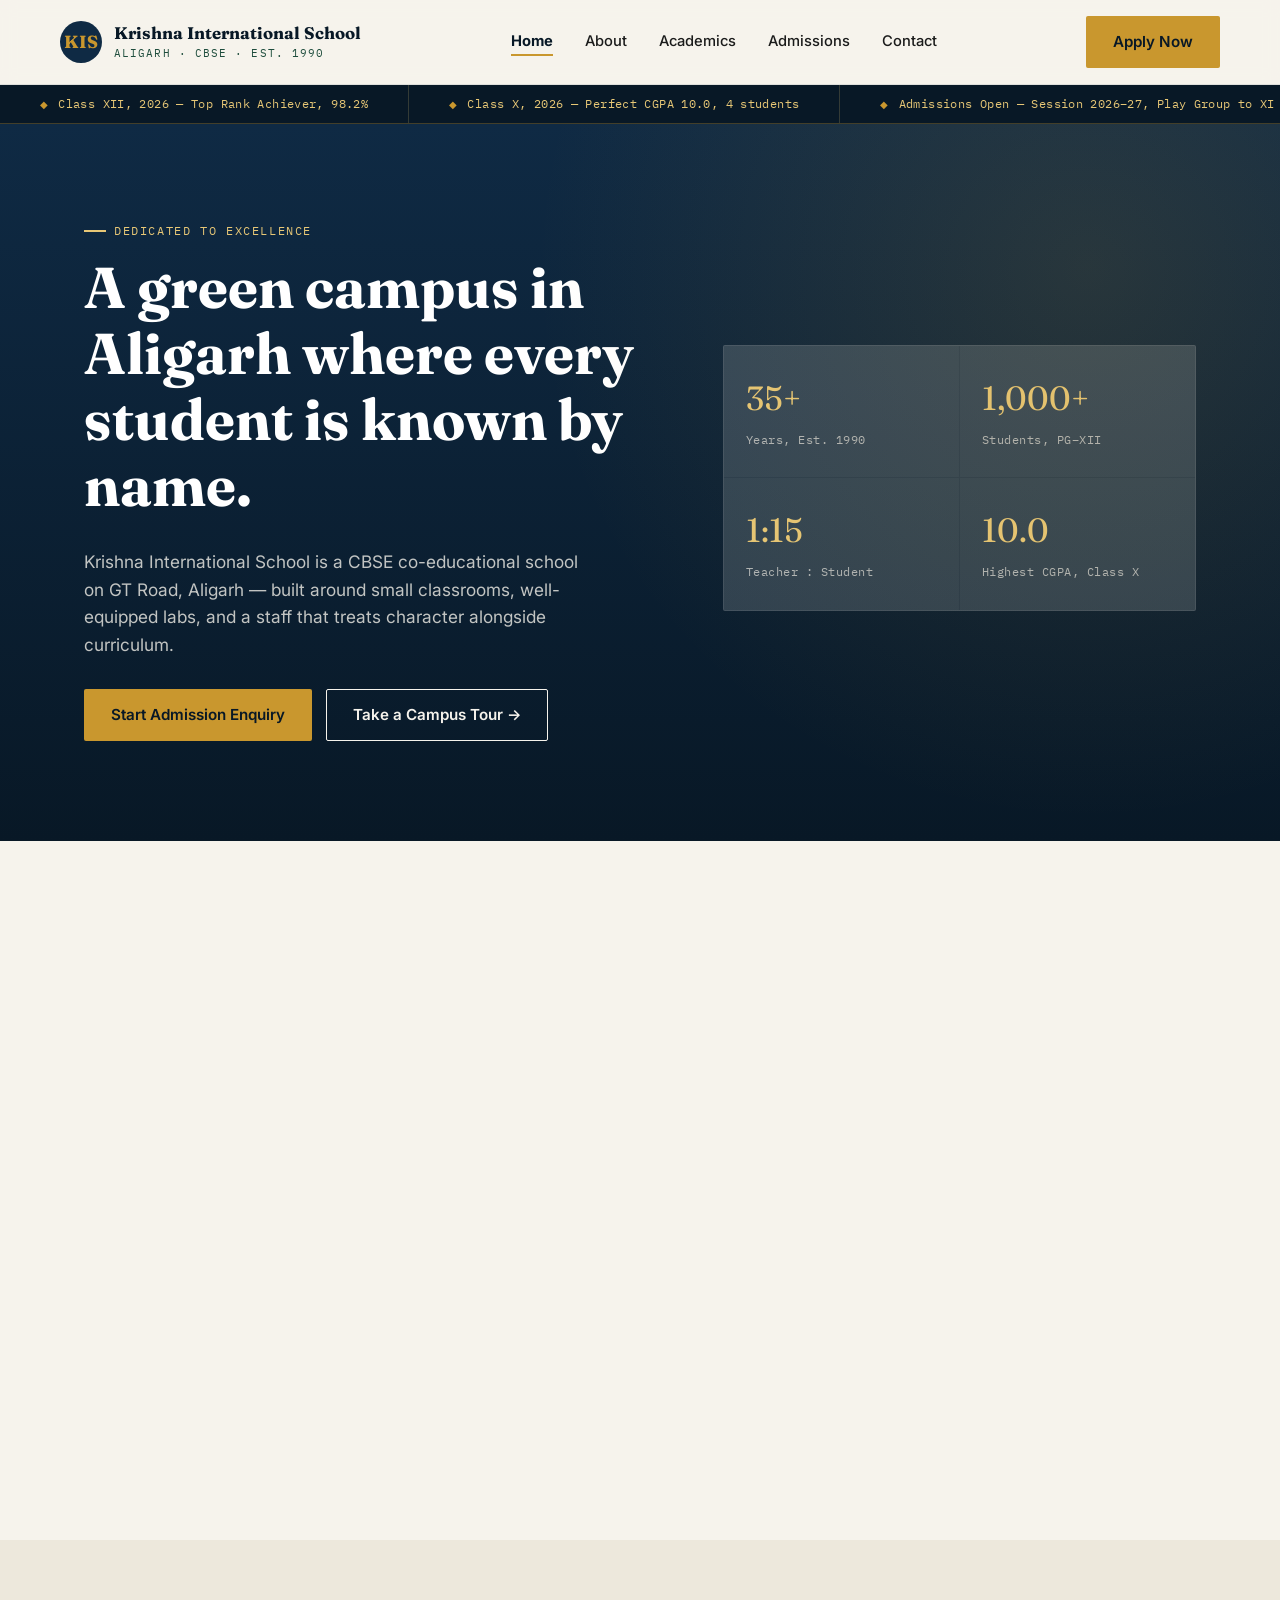
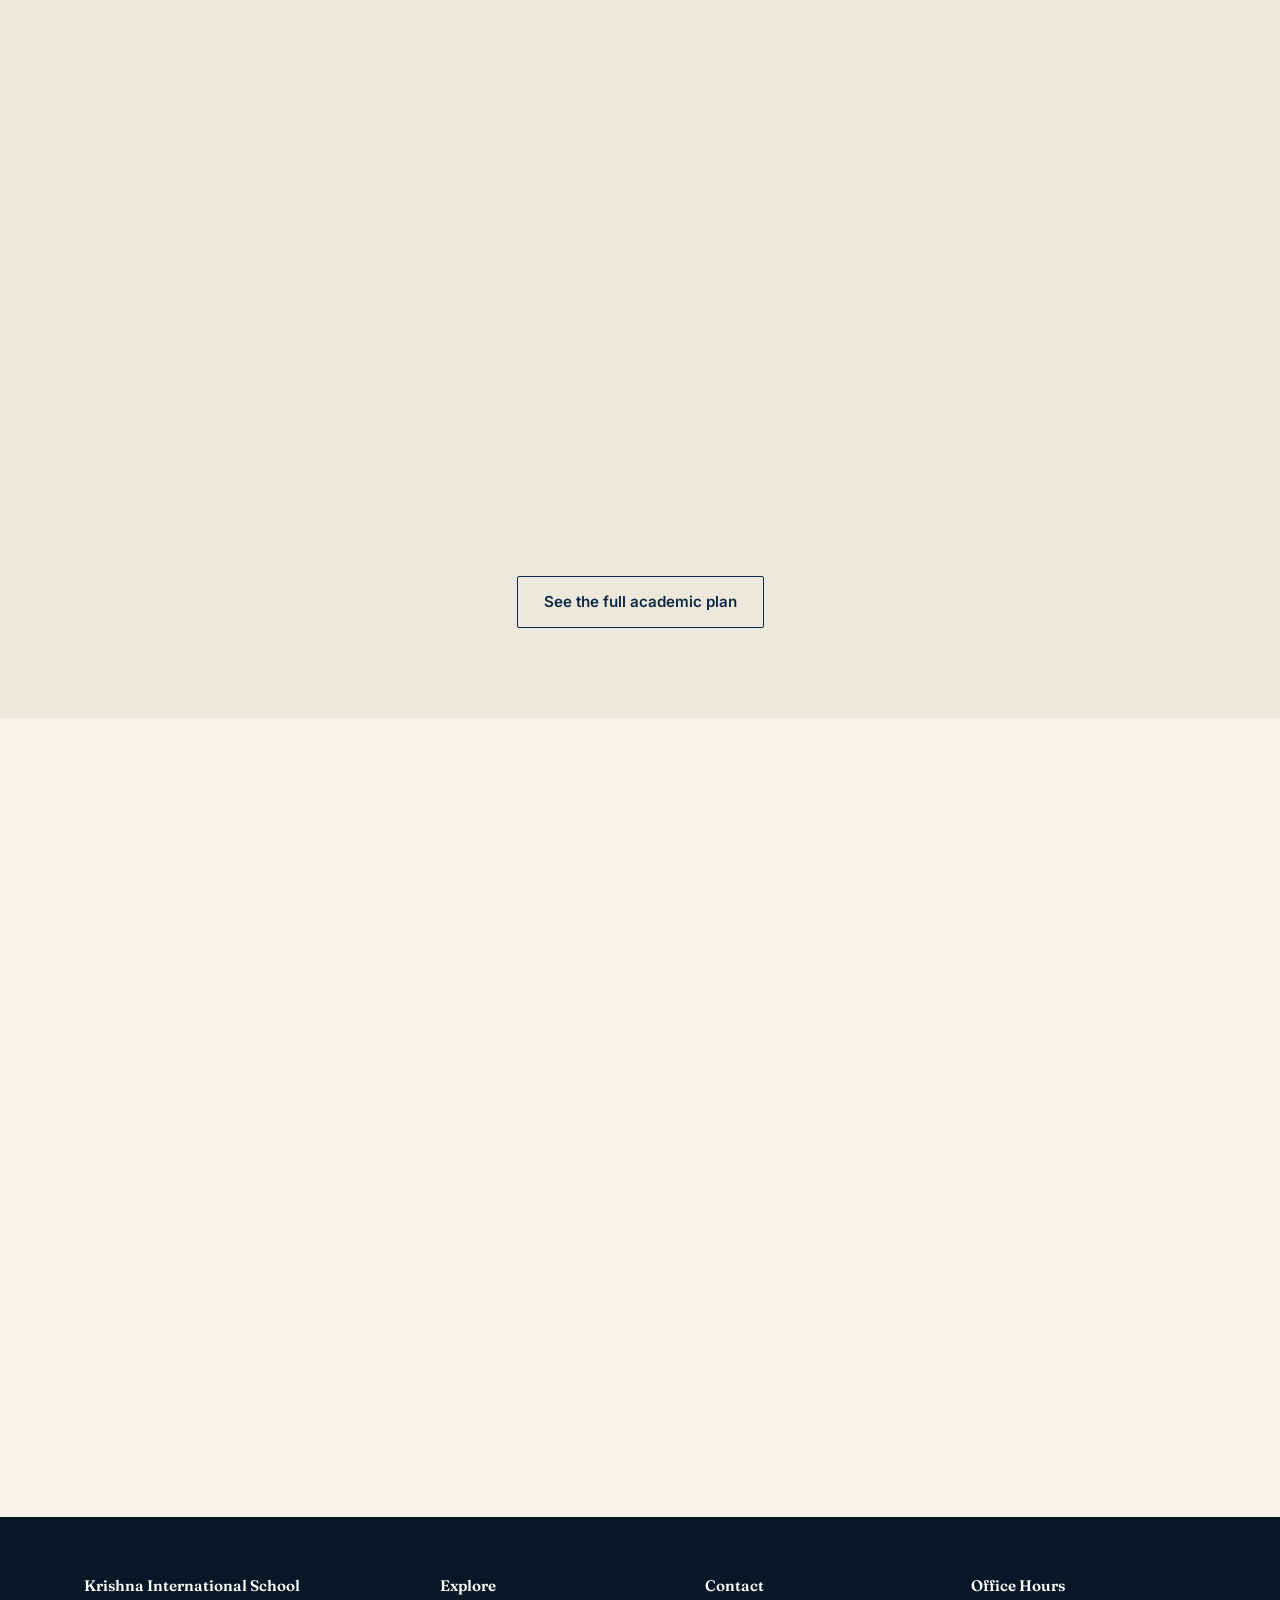
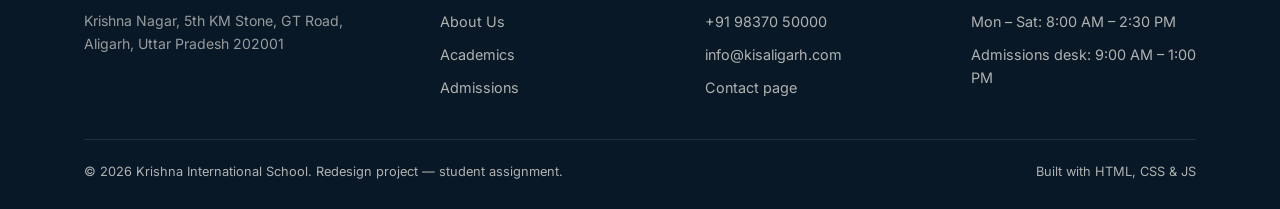
==== index.html @ b116e565 "Initial project setup and base styling" ====
<!DOCTYPE html>
<html lang="en">
<head>
<meta charset="UTF-8" />
<meta name="viewport" content="width=device-width, initial-scale=1.0" />
<title>Krishna International School, Aligarh — Dedicated to Excellence</title>
<meta name="description" content="Krishna International School (K.I.S.), Aligarh — CBSE co-educational school from Pre-Group to Class XII, set on a green campus with modern academic and co-curricular programs." />
<link rel="preconnect" href="https://fonts.googleapis.com">
<link href="https://fonts.googleapis.com/css2?family=Fraunces:wght@500;600;700&family=Inter:wght@400;500;600;700&family=IBM+Plex+Mono:wght@400;500&display=swap" rel="stylesheet">
<link rel="stylesheet" href="css/style.css" />
</head>
<body>

<header class="site-header">
  <div class="container header-inner">
    <a href="index.html" class="brand">
      <span class="brand-mark">KIS</span>
      <span class="brand-text">
        <strong>Krishna International School</strong>
        <span>Aligarh · CBSE · Est. 1990</span>
      </span>
    </a>
    <nav>
      <ul class="nav-links">
        <li><a href="index.html" class="active">Home</a></li>
        <li><a href="about.html">About</a></li>
        <li><a href="academics.html">Academics</a></li>
        <li><a href="admissions.html">Admissions</a></li>
        <li><a href="contact.html">Contact</a></li>
      </ul>
    </nav>
    <div class="nav-cta">
      <a href="admissions.html" class="btn btn-primary">Apply Now</a>
      <button class="nav-toggle" aria-label="Toggle menu" aria-expanded="false">
        <span></span><span></span><span></span>
      </button>
    </div>
  </div>
</header>

<div class="ticker" aria-label="Recent achievements">
  <div class="ticker-track">
    <span class="ticker-item">Class XII, 2026 — Top Rank Achiever, 98.2%</span>
    <span class="ticker-item">Class X, 2026 — Perfect CGPA 10.0, 4 students</span>
    <span class="ticker-item">Admissions Open — Session 2026–27, Play Group to XI</span>
    <span class="ticker-item">Inter-School Science Olympiad — 1st Place</span>
    <span class="ticker-item">Annual Day 2026 — 15 December</span>
  </div>
</div>

<!-- HERO -->
<section class="hero">
  <div class="container hero-grid">
    <div class="reveal in-view">
      <span class="eyebrow">Dedicated to Excellence</span>
      <h1>A green campus in Aligarh where every student is known by name.</h1>
      <p class="lead">Krishna International School is a CBSE co-educational school on GT Road, Aligarh — built around small classrooms, well-equipped labs, and a staff that treats character alongside curriculum.</p>
      <div class="hero-actions">
        <a href="admissions.html" class="btn btn-primary">Start Admission Enquiry</a>
        <a href="about.html" class="btn btn-outline">Take a Campus Tour →</a>
      </div>
    </div>
    <div class="hero-stats reveal in-view">
      <div class="stat"><span class="num">35+</span><span class="label">Years, Est. 1990</span></div>
      <div class="stat"><span class="num">1,000+</span><span class="label">Students, PG–XII</span></div>
      <div class="stat"><span class="num">1:15</span><span class="label">Teacher : Student</span></div>
      <div class="stat"><span class="num">10.0</span><span class="label">Highest CGPA, Class X</span></div>
    </div>
  </div>
</section>

<!-- ABOUT TEASER -->
<section>
  <div class="container grid-2">
    <div class="reveal">
      <span class="eyebrow">Why K.I.S.</span>
      <h2>Away from the city's pace, built for a child's pace.</h2>
      <p>Set amid green lawns off GT Road, the campus was designed so students learn without the pressure of city pollution and noise — with a stacked library, working laboratories, and playing fields all on one site.</p>
      <p>Under the school motto "Dedicated to Excellence," teachers are asked to do two jobs at once: build academic competence, and build the social awareness and responsibility that competence should serve.</p>
      <a href="about.html" class="btn btn-outline-dark">Read our full story</a>
    </div>
    <div class="grid-3 reveal" style="grid-template-columns:1fr 1fr; align-self:start;">
      <div class="card">
        <span class="index">01</span>
        <h3>Stacked Library</h3>
        <p>A full working library available across every academic stage, not just senior classes.</p>
      </div>
      <div class="card">
        <span class="index">02</span>
        <h3>Working Labs</h3>
        <p>Science laboratories built for hands-on experiments, not demonstration-only setups.</p>
      </div>
      <div class="card">
        <span class="index">03</span>
        <h3>Green Campus</h3>
        <p>Set back from GT Road traffic, with lawns and open play areas surrounding classrooms.</p>
      </div>
      <div class="card">
        <span class="index">04</span>
        <h3>Small Ratios</h3>
        <p>A 1:15 teacher-to-student ratio so struggling students are noticed early, not late.</p>
      </div>
    </div>
  </div>
</section>

<!-- ACADEMIC STAGES -->
<section class="section-alt">
  <div class="container">
    <div class="section-head reveal">
      <span class="eyebrow">Academic Journey</span>
      <h2>One school, every stage — Play Group to Class XII.</h2>
      <p>Board affiliation: CBSE. Co-educational, English medium, with a curriculum that scales in depth rather than switching philosophy at every stage.</p>
    </div>
    <div class="grid-4">
      <div class="card reveal">
        <span class="index">PG – I</span>
        <h3>Foundation</h3>
        <p>Play-based learning, early language, and first exposure to numbers through activity, not worksheets.</p>
      </div>
      <div class="card reveal">
        <span class="index">II – V</span>
        <h3>Primary</h3>
        <p>Reading fluency, foundational mathematics, and the classroom habits that carry through senior years.</p>
      </div>
      <div class="card reveal">
        <span class="index">VI – VIII</span>
        <h3>Middle</h3>
        <p>Concept-based science and math, plus the first structured debate and presentation work.</p>
      </div>
      <div class="card reveal">
        <span class="index">IX – XII</span>
        <h3>Senior</h3>
        <p>Board-exam preparation with regular assessment, doubt-clearing sessions, and stream counselling.</p>
      </div>
    </div>
    <div style="margin-top:30px; text-align:center;">
      <a href="academics.html" class="btn btn-outline-dark">See the full academic plan</a>
    </div>
  </div>
</section>

<!-- ACHIEVERS / TESTIMONIALS -->
<section>
  <div class="container">
    <div class="section-head center reveal" style="margin-left:auto;margin-right:auto;">
      <span class="eyebrow">In Their Words</span>
      <h2>What parents notice first</h2>
    </div>
    <div class="grid-3">
      <div class="quote-card reveal">
        <p>"Teachers know my child by name, not by roll number. That's rare to find at this scale."</p>
        <div class="who">— Parent, Class V</div>
      </div>
      <div class="quote-card reveal">
        <p>"The labs are actually used every week, not just before board practicals."</p>
        <div class="who">— Parent, Class X</div>
      </div>
      <div class="quote-card reveal">
        <p>"My daughter's confidence in public speaking changed after two years here."</p>
        <div class="who">— Parent, Class VIII</div>
      </div>
    </div>
  </div>
</section>

<!-- CTA -->
<section class="section-tight">
  <div class="container">
    <div class="cta-banner reveal">
      <div>
        <h2>Admissions for 2026–27 are open.</h2>
        <p>Seats are limited across Play Group through Class XI. Enquiries are answered within one working day.</p>
      </div>
      <a href="admissions.html" class="btn btn-primary">Begin Enquiry</a>
    </div>
  </div>
</section>

<footer>
  <div class="container">
    <div class="footer-grid">
      <div>
        <h4>Krishna International School</h4>
        <p style="color:rgba(246,243,236,0.6); font-size:0.88rem; max-width:32ch;">Krishna Nagar, 5th KM Stone, GT Road, Aligarh, Uttar Pradesh 202001</p>
      </div>
      <div>
        <h4>Explore</h4>
        <ul>
          <li><a href="about.html">About Us</a></li>
          <li><a href="academics.html">Academics</a></li>
          <li><a href="admissions.html">Admissions</a></li>
        </ul>
      </div>
      <div>
        <h4>Contact</h4>
        <ul>
          <li><a href="tel:+919837050000">+91 98370 50000</a></li>
          <li><a href="mailto:info@kisaligarh.com">info@kisaligarh.com</a></li>
          <li><a href="contact.html">Contact page</a></li>
        </ul>
      </div>
      <div>
        <h4>Office Hours</h4>
        <ul>
          <li>Mon – Sat: 8:00 AM – 2:30 PM</li>
          <li>Admissions desk: 9:00 AM – 1:00 PM</li>
        </ul>
      </div>
    </div>
    <div class="footer-bottom">
      <span>© 2026 Krishna International School. Redesign project — student assignment.</span>
      <span>Built with HTML, CSS &amp; JS</span>
    </div>
  </div>
</footer>

<script src="js/main.js"></script>
</body>
</html>
---- css/style.css ----
/* =========================================================
   Krishna International School — Redesign
   Design tokens
   ========================================================= */
:root {
  --navy: #0F2A44;
  --navy-deep: #081826;
  --gold: #C9972E;
  --gold-light: #E7C776;
  --forest: #1F4D3D;
  --paper: #F6F3EC;
  --paper-dim: #EDE8DC;
  --ink: #1B1B1B;
  --ink-soft: #4A4A46;
  --white: #FFFFFF;

  --font-display: "Fraunces", "Georgia", serif;
  --font-body: "Inter", "Segoe UI", sans-serif;
  --font-mono: "IBM Plex Mono", monospace;

  --radius: 2px;
  --container: 1160px;
}

* { box-sizing: border-box; }
html { scroll-behavior: smooth; }

body {
  margin: 0;
  font-family: var(--font-body);
  color: var(--ink);
  background: var(--paper);
  line-height: 1.6;
  -webkit-font-smoothing: antialiased;
}

@media (prefers-reduced-motion: reduce) {
  html { scroll-behavior: auto; }
  * { animation-duration: 0.01ms !important; transition-duration: 0.01ms !important; }
}

a { color: inherit; text-decoration: none; }
img { max-width: 100%; display: block; }

.container {
  max-width: var(--container);
  margin: 0 auto;
  padding: 0 24px;
}

h1, h2, h3, h4 {
  font-family: var(--font-display);
  font-weight: 600;
  color: var(--navy-deep);
  line-height: 1.15;
  margin: 0 0 0.5em;
}

h1 { font-size: clamp(2.2rem, 5vw, 3.6rem); font-weight: 700; }
h2 { font-size: clamp(1.7rem, 3.2vw, 2.4rem); }
h3 { font-size: 1.25rem; }

p { margin: 0 0 1em; color: var(--ink-soft); }

.eyebrow {
  font-family: var(--font-mono);
  font-size: 0.72rem;
  letter-spacing: 0.14em;
  text-transform: uppercase;
  color: var(--forest);
  display: inline-flex;
  align-items: center;
  gap: 8px;
  margin-bottom: 14px;
}
.eyebrow::before {
  content: "";
  width: 22px;
  height: 2px;
  background: var(--gold);
  display: inline-block;
}

/* ---------- Buttons ---------- */
.btn {
  display: inline-flex;
  align-items: center;
  gap: 8px;
  padding: 13px 26px;
  font-family: var(--font-body);
  font-weight: 600;
  font-size: 0.95rem;
  border-radius: var(--radius);
  border: 1px solid transparent;
  cursor: pointer;
  transition: transform 0.15s ease, background 0.2s ease, color 0.2s ease, border-color .2s ease;
}
.btn:hover { transform: translateY(-2px); }
.btn-primary { background: var(--gold); color: var(--navy-deep); }
.btn-primary:hover { background: var(--gold-light); }
.btn-outline { border-color: var(--paper); color: var(--paper); }
.btn-outline:hover { background: rgba(255,255,255,0.08); }
.btn-outline-dark { border-color: var(--navy); color: var(--navy); }
.btn-outline-dark:hover { background: var(--navy); color: var(--white); }

/* ---------- Header ---------- */
.site-header {
  position: sticky;
  top: 0;
  z-index: 100;
  background: rgba(246, 243, 236, 0.92);
  backdrop-filter: blur(8px);
  border-bottom: 1px solid rgba(15,42,68,0.1);
}
.header-inner {
  display: flex;
  align-items: center;
  justify-content: space-between;
  padding: 16px 0;
}
.brand {
  display: flex;
  align-items: center;
  gap: 12px;
}
.brand-mark {
  width: 42px; height: 42px;
  background: var(--navy);
  border-radius: 50%;
  display: flex; align-items: center; justify-content: center;
  color: var(--gold);
  font-family: var(--font-display);
  font-weight: 700;
  font-size: 1.1rem;
  flex-shrink: 0;
}
.brand-text { line-height: 1.1; }
.brand-text strong { display: block; font-family: var(--font-display); font-size: 1.05rem; color: var(--navy-deep); }
.brand-text span { font-size: 0.68rem; letter-spacing: 0.1em; text-transform: uppercase; color: var(--forest); font-family: var(--font-mono); }

.nav-links {
  display: flex;
  gap: 32px;
  list-style: none;
  margin: 0; padding: 0;
  font-size: 0.92rem;
  font-weight: 500;
}
.nav-links a {
  position: relative;
  padding: 4px 0;
  color: var(--ink);
}
.nav-links a::after {
  content: "";
  position: absolute; left: 0; bottom: -2px;
  width: 0; height: 2px; background: var(--gold);
  transition: width 0.2s ease;
}
.nav-links a:hover::after, .nav-links a.active::after { width: 100%; }
.nav-links a.active { color: var(--navy-deep); font-weight: 700; }

.nav-cta { display: flex; align-items: center; gap: 16px; }

.nav-toggle {
  display: none;
  background: none; border: none; cursor: pointer;
  width: 32px; height: 24px;
  flex-direction: column; justify-content: space-between;
}
.nav-toggle span { display: block; height: 2px; background: var(--navy-deep); border-radius: 2px; }

@media (max-width: 860px) {
  .nav-links {
    position: fixed; top: 74px; left: 0; right: 0;
    background: var(--paper);
    flex-direction: column;
    padding: 20px 24px 30px;
    gap: 18px;
    border-bottom: 1px solid rgba(15,42,68,0.1);
    transform: translateY(-140%);
    transition: transform 0.25s ease;
  }
  .nav-links.open { transform: translateY(0); }
  .nav-toggle { display: flex; }
  .nav-cta .btn-primary { display: none; }
}

/* ---------- Achiever ticker (signature element) ---------- */
.ticker {
  background: var(--navy-deep);
  color: var(--gold-light);
  overflow: hidden;
  border-bottom: 1px solid rgba(201,151,46,0.3);
}
.ticker-track {
  display: flex;
  width: max-content;
  animation: scrollTicker 32s linear infinite;
}
.ticker:hover .ticker-track { animation-play-state: paused; }
.ticker-item {
  font-family: var(--font-mono);
  font-size: 0.78rem;
  letter-spacing: 0.03em;
  padding: 9px 40px;
  white-space: nowrap;
  border-right: 1px solid rgba(231,199,118,0.2);
  display: flex; align-items: center; gap: 10px;
}
.ticker-item::before { content: "◆"; color: var(--gold); font-size: 0.6rem; }
@keyframes scrollTicker {
  from { transform: translateX(0); }
  to { transform: translateX(-50%); }
}

/* ---------- Hero ---------- */
.hero {
  background: linear-gradient(180deg, var(--navy) 0%, var(--navy-deep) 100%);
  color: var(--white);
  padding: 90px 0 100px;
  position: relative;
  overflow: hidden;
}
.hero::after {
  content: "";
  position: absolute; inset: 0;
  background-image: radial-gradient(circle at 85% 20%, rgba(201,151,46,0.14), transparent 45%);
  pointer-events: none;
}
.hero-grid {
  display: grid;
  grid-template-columns: 1.1fr 0.9fr;
  gap: 60px;
  align-items: center;
  position: relative;
}
.hero .eyebrow { color: var(--gold-light); }
.hero .eyebrow::before { background: var(--gold-light); }
.hero h1 { color: var(--white); }
.hero p.lead { color: rgba(246,243,236,0.78); font-size: 1.08rem; max-width: 46ch; }
.hero-actions { display: flex; gap: 14px; margin-top: 30px; flex-wrap: wrap; }

.hero-stats {
  display: grid;
  grid-template-columns: 1fr 1fr;
  gap: 1px;
  background: rgba(255,255,255,0.12);
  border: 1px solid rgba(255,255,255,0.12);
  border-radius: var(--radius);
  overflow: hidden;
}
.stat {
  background: rgba(255,255,255,0.04);
  padding: 26px 22px;
}
.stat .num {
  font-family: var(--font-display);
  font-size: 2.1rem;
  color: var(--gold-light);
  display: block;
}
.stat .label {
  font-size: 0.78rem;
  color: rgba(246,243,236,0.65);
  font-family: var(--font-mono);
  letter-spacing: 0.04em;
}

@media (max-width: 860px) {
  .hero-grid { grid-template-columns: 1fr; }
}

/* ---------- Sections ---------- */
section { padding: 90px 0; }
.section-tight { padding: 70px 0; }
.section-alt { background: var(--paper-dim); }
.section-dark { background: var(--navy-deep); color: var(--paper); }
.section-dark h2 { color: var(--white); }
.section-dark p { color: rgba(246,243,236,0.7); }

.section-head {
  max-width: 640px;
  margin: 0 0 46px;
}
.section-head.center { margin-left: auto; margin-right: auto; text-align: center; }

/* ---------- Grid cards ---------- */
.grid-3 { display: grid; grid-template-columns: repeat(3, 1fr); gap: 28px; }
.grid-4 { display: grid; grid-template-columns: repeat(4, 1fr); gap: 24px; }
.grid-2 { display: grid; grid-template-columns: 1fr 1fr; gap: 40px; }

@media (max-width: 900px) {
  .grid-3, .grid-4 { grid-template-columns: repeat(2, 1fr); }
  .grid-2 { grid-template-columns: 1fr; }
}
@media (max-width: 600px) {
  .grid-3, .grid-4 { grid-template-columns: 1fr; }
}

.card {
  background: var(--white);
  border: 1px solid rgba(15,42,68,0.08);
  border-radius: var(--radius);
  padding: 30px 26px;
  transition: transform 0.2s ease, box-shadow 0.2s ease;
}
.card:hover { transform: translateY(-4px); box-shadow: 0 14px 30px rgba(15,42,68,0.09); }
.card .index {
  font-family: var(--font-mono);
  color: var(--gold);
  font-size: 0.78rem;
  letter-spacing: 0.05em;
  display: block;
  margin-bottom: 12px;
}

/* ---------- Reveal on scroll ---------- */
.reveal { opacity: 0; transform: translateY(18px); transition: opacity 0.6s ease, transform 0.6s ease; }
.reveal.in-view { opacity: 1; transform: translateY(0); }

/* ---------- Timeline (academics) ---------- */
.stage-list { display: flex; flex-direction: column; }
.stage {
  display: grid;
  grid-template-columns: 100px 1fr;
  gap: 28px;
  padding: 30px 0;
  border-top: 1px solid rgba(15,42,68,0.12);
}
.stage:last-child { border-bottom: 1px solid rgba(15,42,68,0.12); }
.stage .range { font-family: var(--font-mono); color: var(--forest); font-size: 0.85rem; padding-top: 4px; }
.stage h3 { margin-bottom: 8px; }
.stage ul { margin: 10px 0 0; padding-left: 18px; color: var(--ink-soft); font-size: 0.94rem; }

@media (max-width: 640px) {
  .stage { grid-template-columns: 1fr; gap: 8px; }
}

/* ---------- Testimonials ---------- */
.quote-card {
  background: var(--white);
  border-left: 3px solid var(--gold);
  padding: 26px 28px;
  border-radius: var(--radius);
}
.quote-card p { color: var(--ink); font-style: italic; }
.quote-card .who { font-family: var(--font-mono); font-size: 0.78rem; color: var(--forest); font-style: normal; }

/* ---------- CTA banner ---------- */
.cta-banner {
  background: var(--forest);
  color: var(--white);
  border-radius: var(--radius);
  padding: 54px 48px;
  display: flex;
  align-items: center;
  justify-content: space-between;
  gap: 30px;
  flex-wrap: wrap;
}
.cta-banner h2 { color: var(--white); margin-bottom: 6px; }
.cta-banner p { color: rgba(246,243,236,0.8); margin-bottom: 0; }

/* ---------- Forms ---------- */
.form-grid { display: grid; grid-template-columns: 1fr 1fr; gap: 18px; }
.form-grid .full { grid-column: 1 / -1; }
label { display: block; font-size: 0.82rem; font-weight: 600; margin-bottom: 6px; color: var(--navy-deep); }
input, select, textarea {
  width: 100%;
  padding: 12px 14px;
  border: 1px solid rgba(15,42,68,0.2);
  border-radius: var(--radius);
  font-family: var(--font-body);
  font-size: 0.95rem;
  background: var(--white);
  color: var(--ink);
}
input:focus, select:focus, textarea:focus {
  outline: 2px solid var(--gold);
  outline-offset: 1px;
  border-color: var(--gold);
}
.field-note { font-size: 0.78rem; color: var(--ink-soft); margin-top: 4px; }
.form-status { margin-top: 14px; font-size: 0.9rem; font-weight: 600; }
.form-status.ok { color: var(--forest); }
.form-status.err { color: #A3372C; }

@media (max-width: 640px) {
  .form-grid { grid-template-columns: 1fr; }
}

/* ---------- Map / contact cards ---------- */
.contact-info-card {
  background: var(--white);
  border-radius: var(--radius);
  padding: 26px;
  border: 1px solid rgba(15,42,68,0.08);
  margin-bottom: 16px;
}
.contact-info-card .eyebrow { margin-bottom: 8px; }

/* ---------- Footer ---------- */
footer {
  background: var(--navy-deep);
  color: rgba(246,243,236,0.7);
  padding: 60px 0 26px;
}
.footer-grid {
  display: grid;
  grid-template-columns: 1.4fr 1fr 1fr 1fr;
  gap: 40px;
  padding-bottom: 40px;
  border-bottom: 1px solid rgba(255,255,255,0.1);
}
footer h4 { color: var(--white); font-size: 0.95rem; margin-bottom: 16px; }
footer ul { list-style: none; padding: 0; margin: 0; display: flex; flex-direction: column; gap: 10px; font-size: 0.9rem; }
footer a:hover { color: var(--gold-light); }
.footer-bottom {
  display: flex; justify-content: space-between; align-items: center;
  padding-top: 22px; font-size: 0.8rem; flex-wrap: wrap; gap: 10px;
}

@media (max-width: 800px) {
  .footer-grid { grid-template-columns: 1fr 1fr; }
}

/* ---------- Page header (inner pages) ---------- */
.page-header {
  background: var(--navy);
  color: var(--white);
  padding: 64px 0 56px;
}
.page-header .eyebrow { color: var(--gold-light); }
.page-header .eyebrow::before { background: var(--gold-light); }
.page-header h1 { color: var(--white); margin-bottom: 10px; }
.page-header p { color: rgba(246,243,236,0.75); max-width: 60ch; }
.breadcrumb { font-family: var(--font-mono); font-size: 0.78rem; color: var(--gold-light); margin-bottom: 14px; }
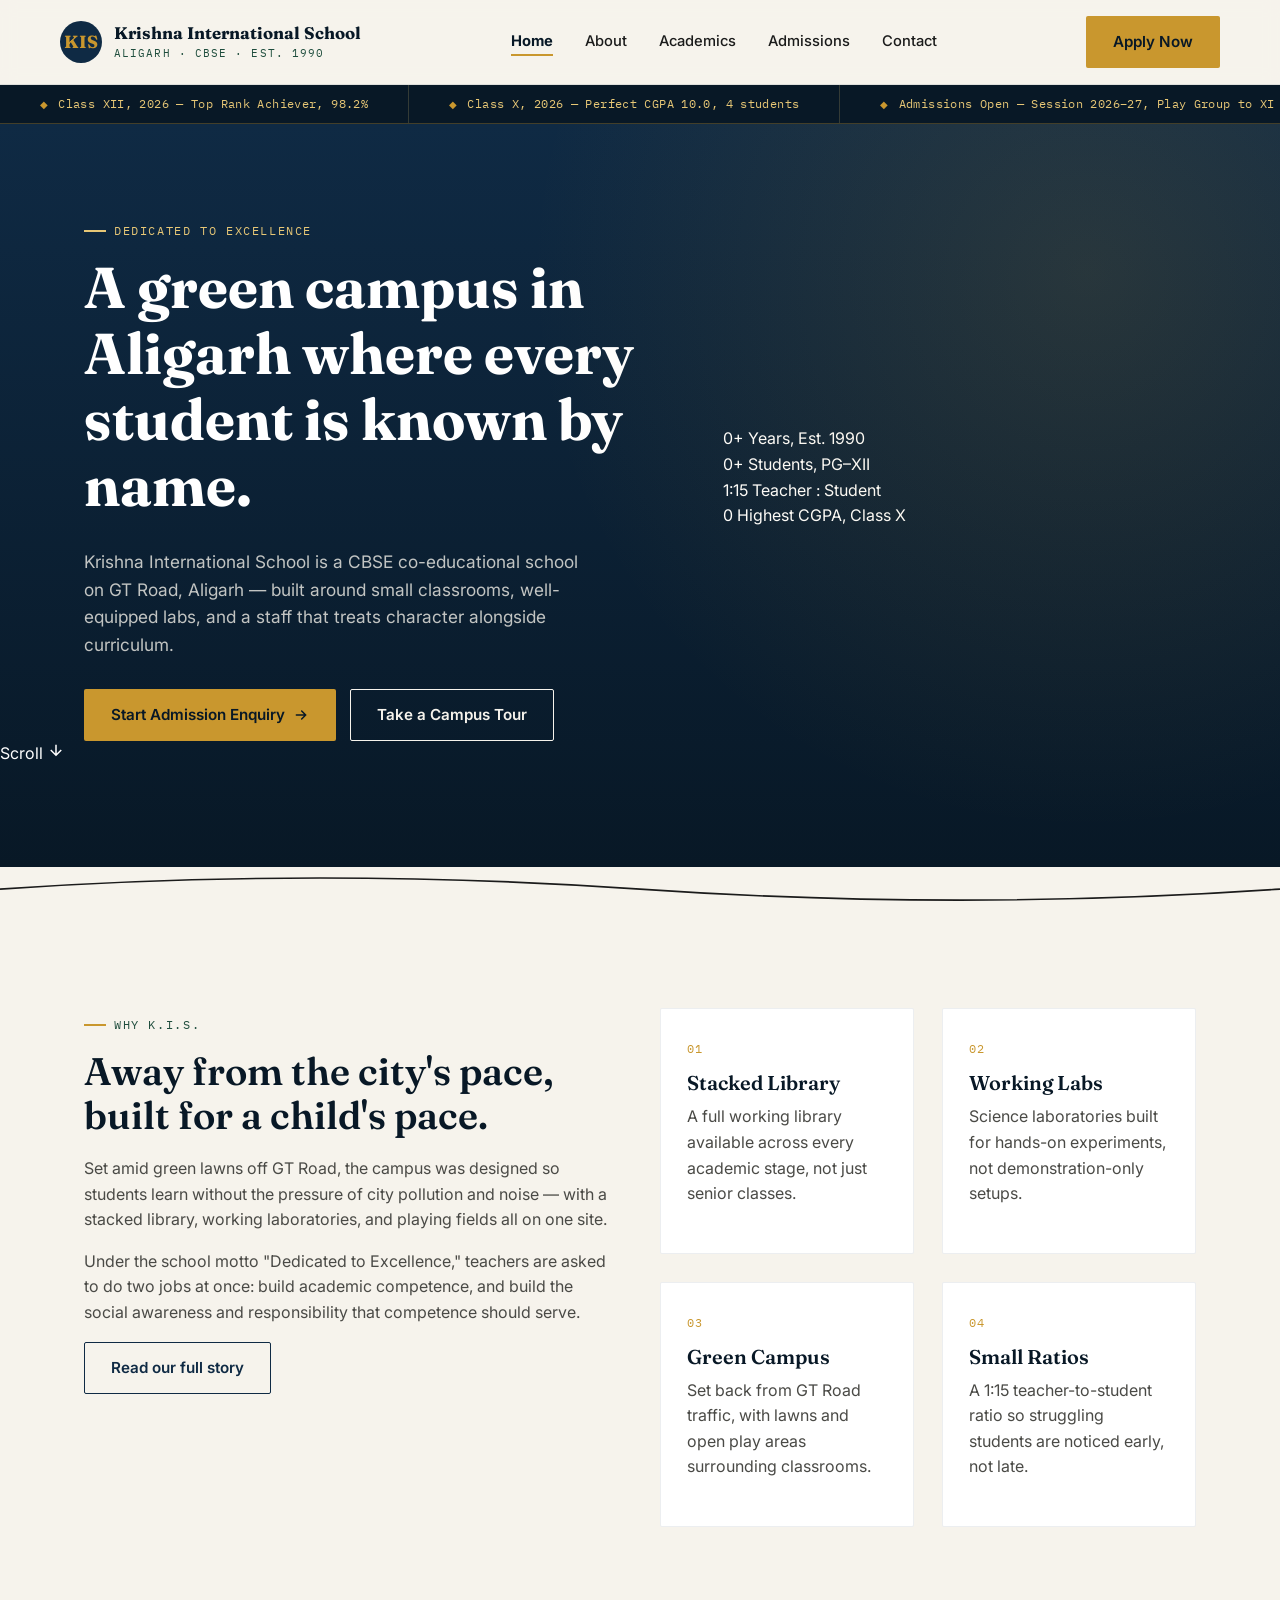
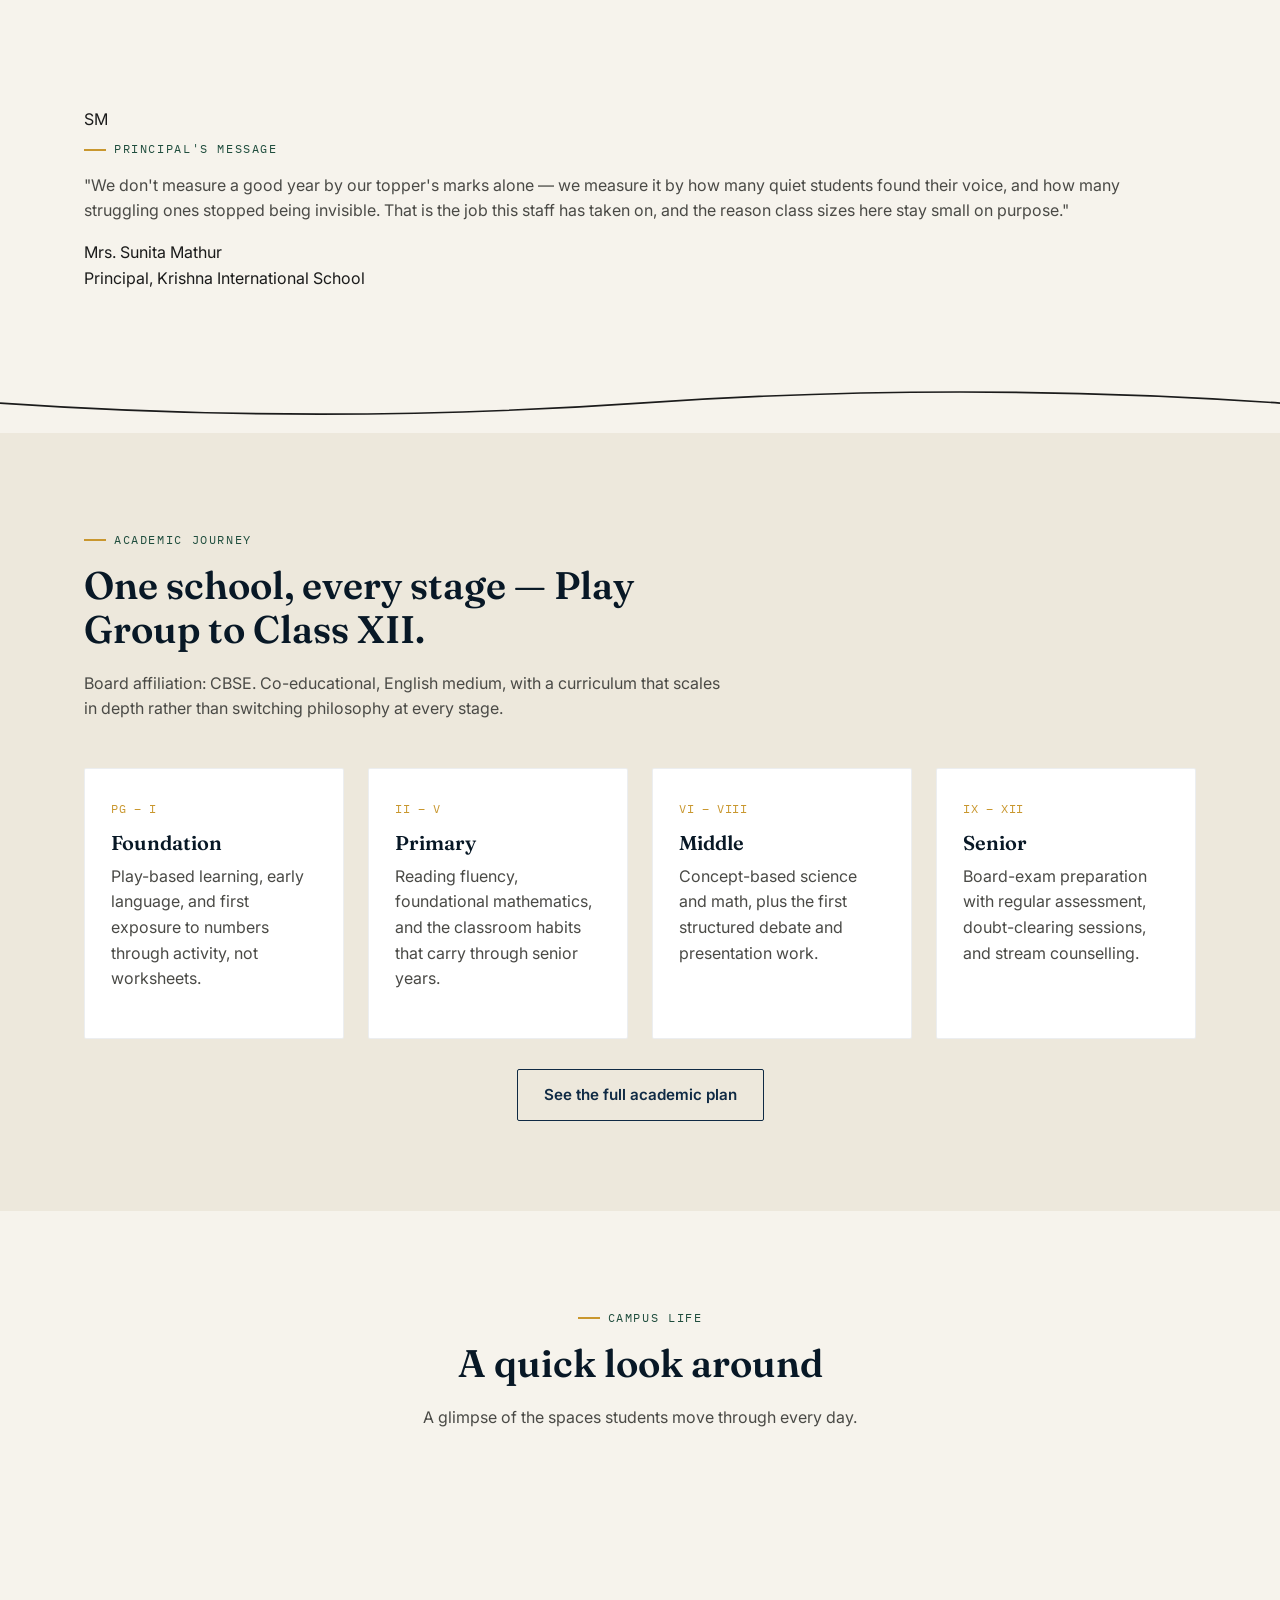
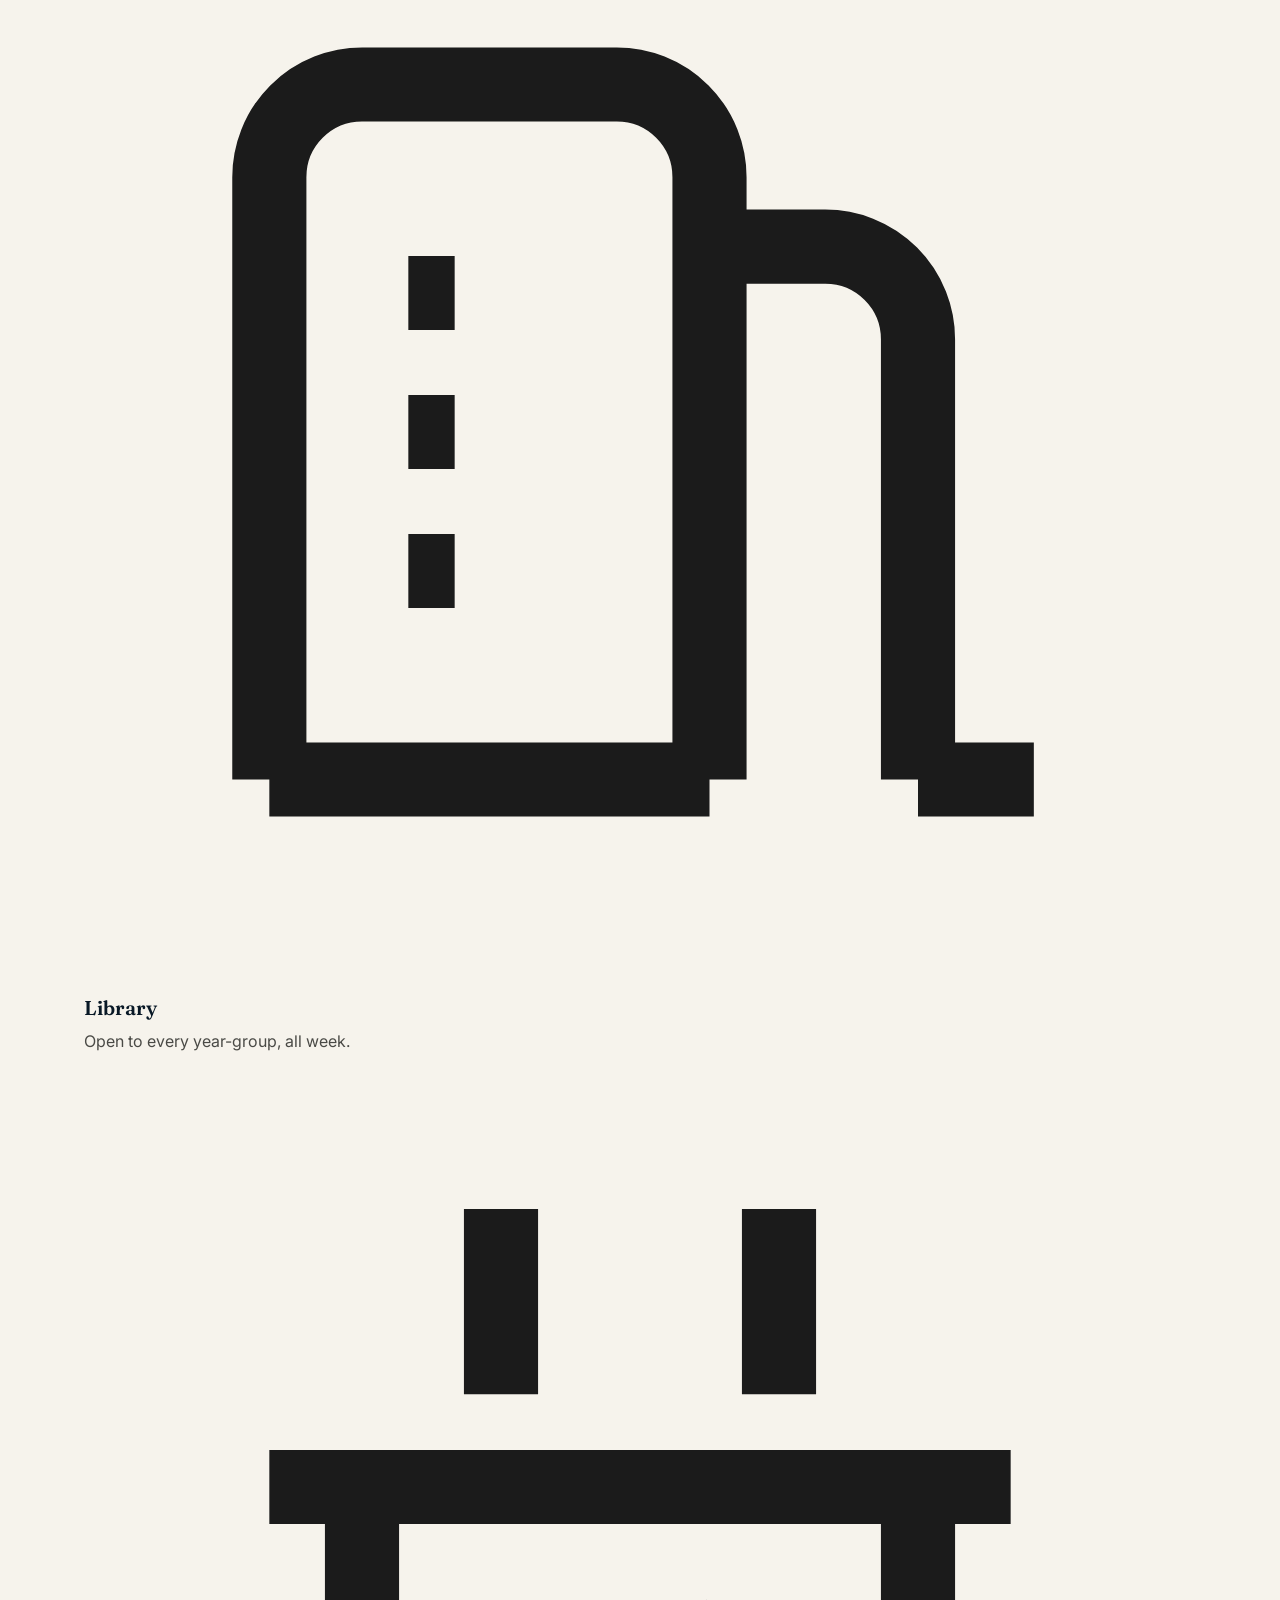
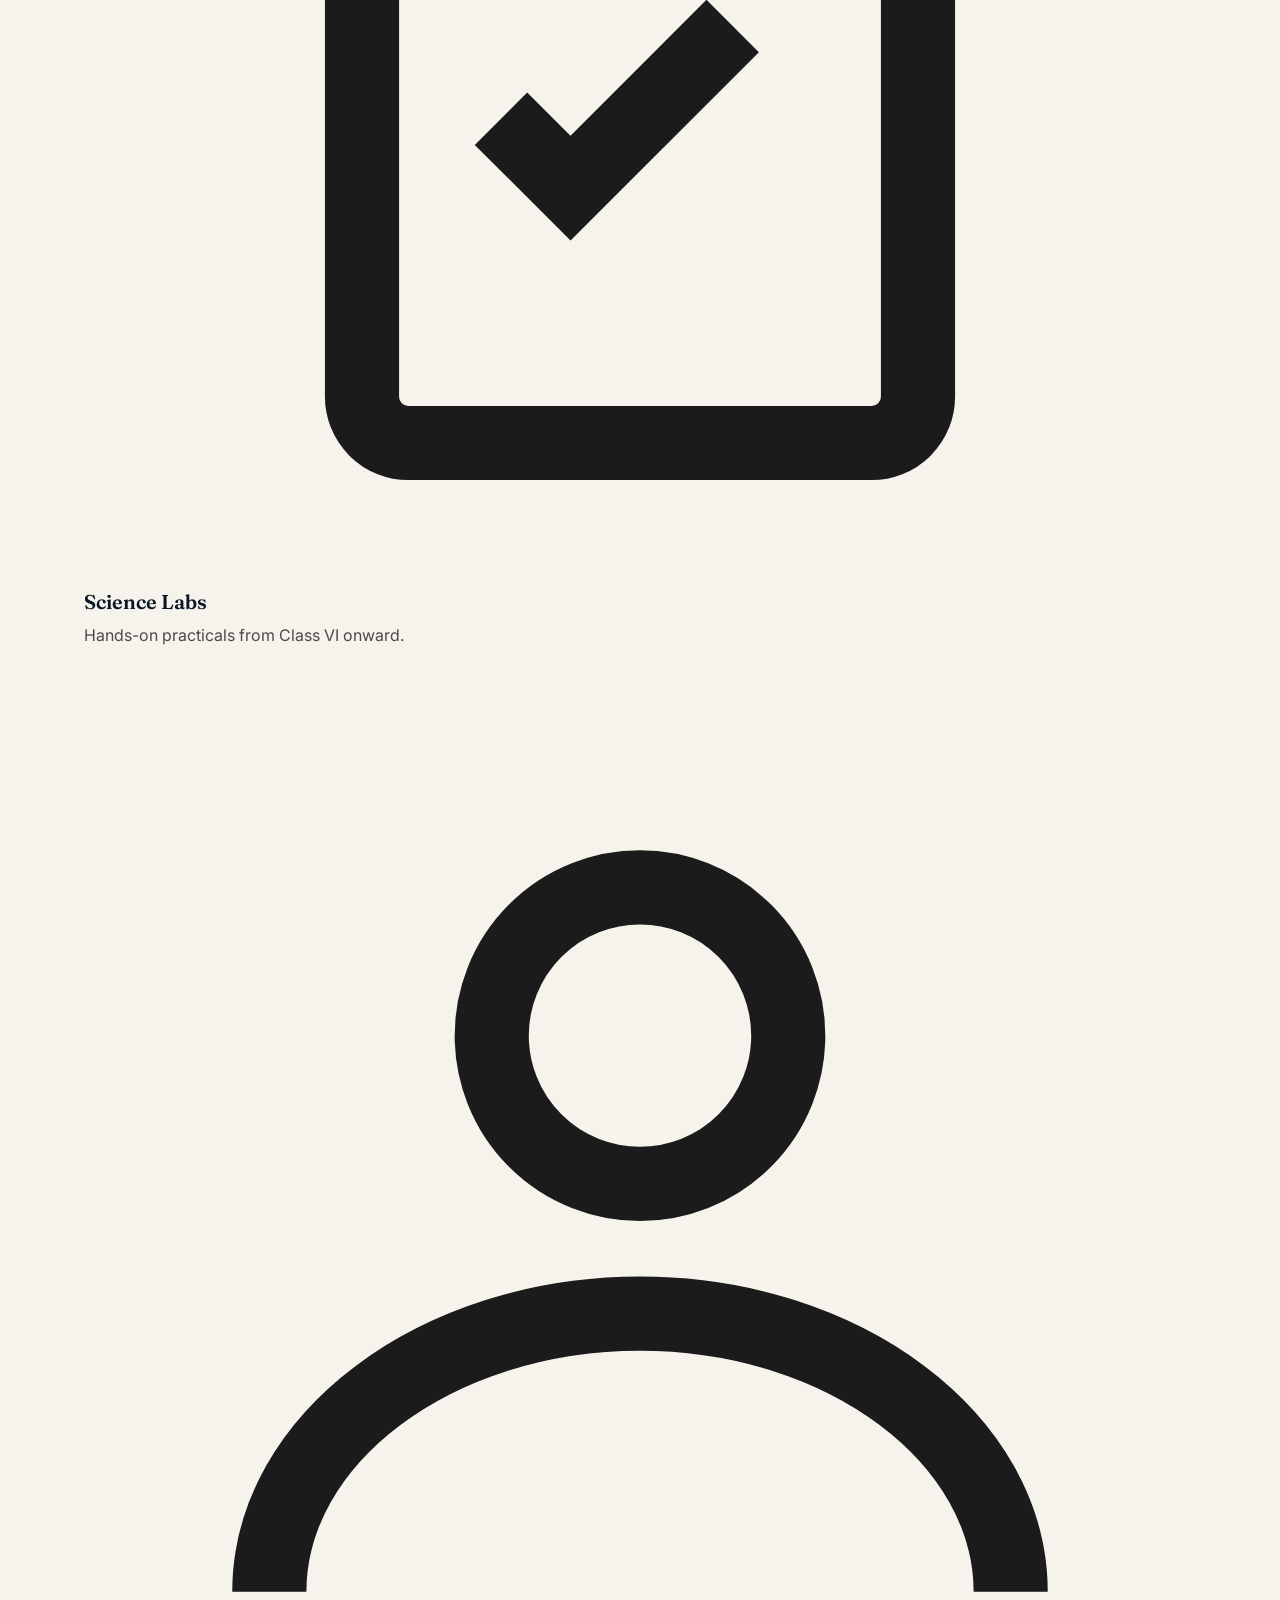
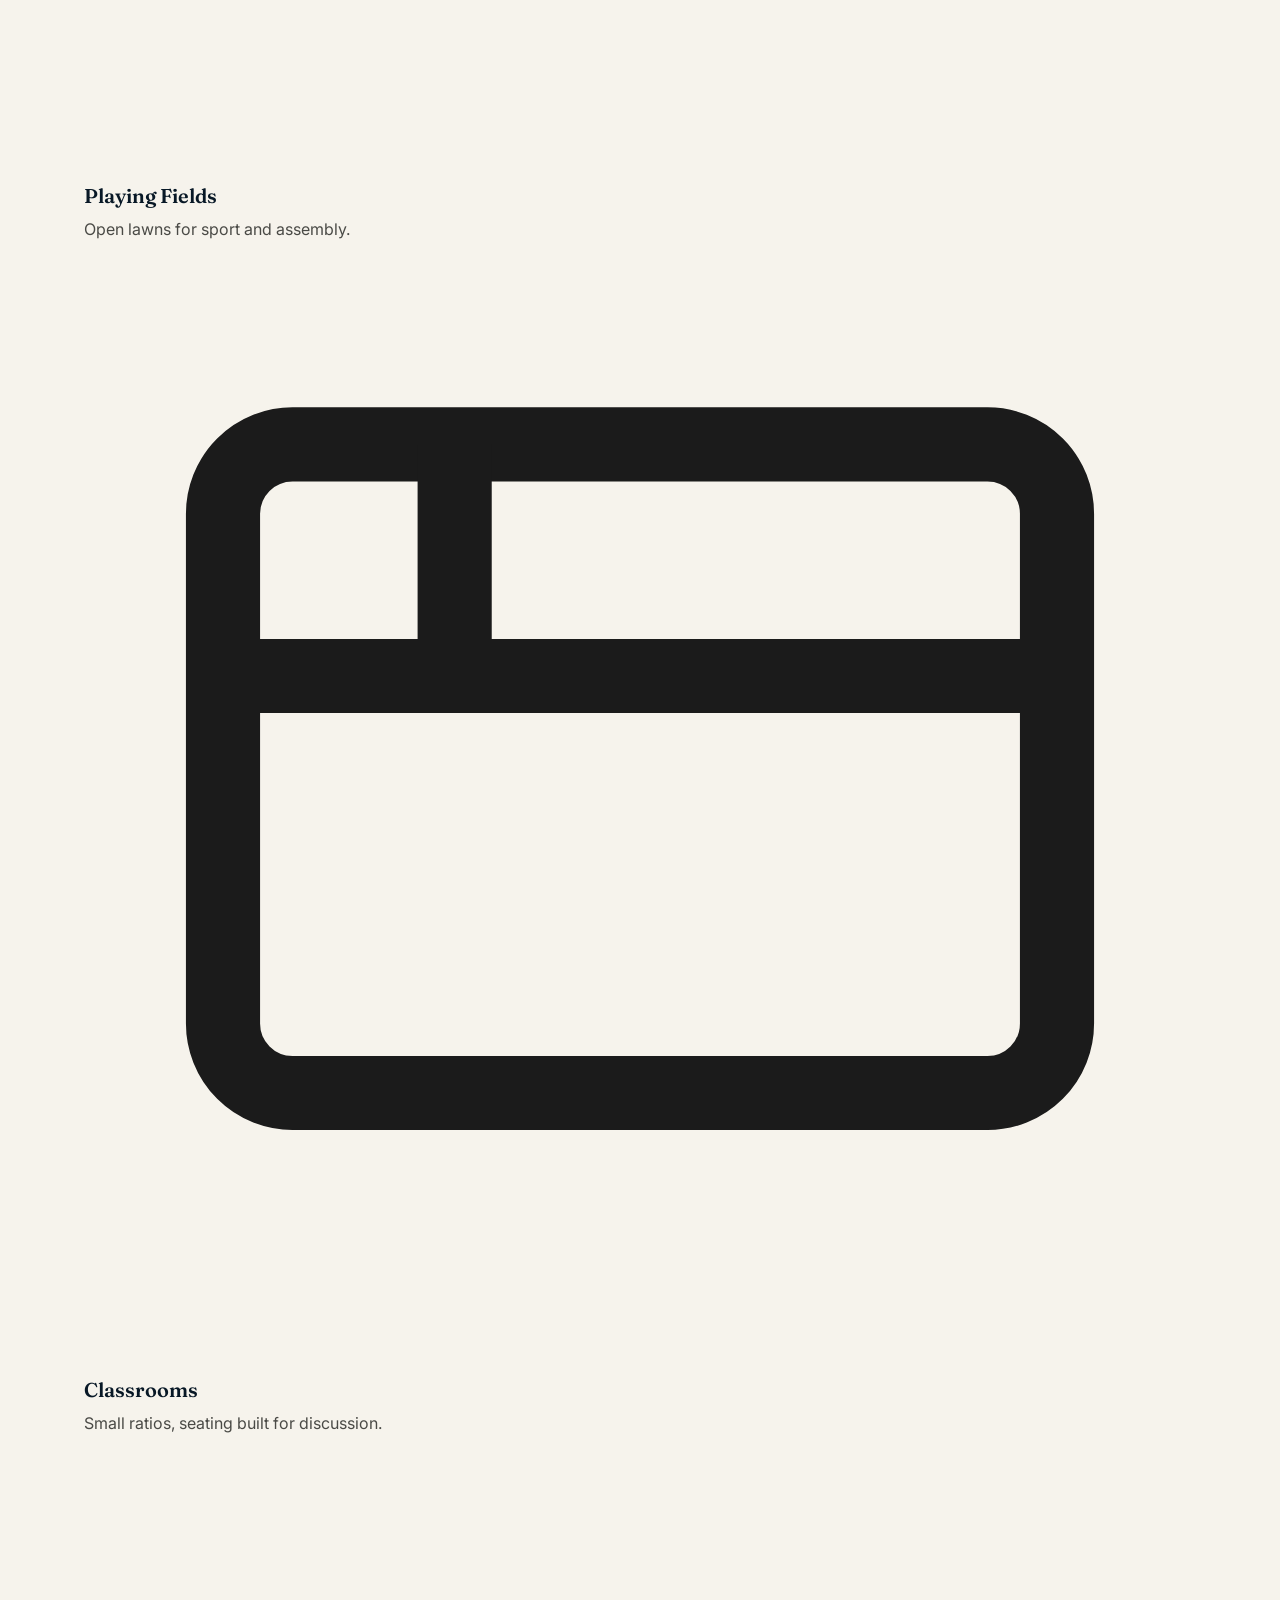
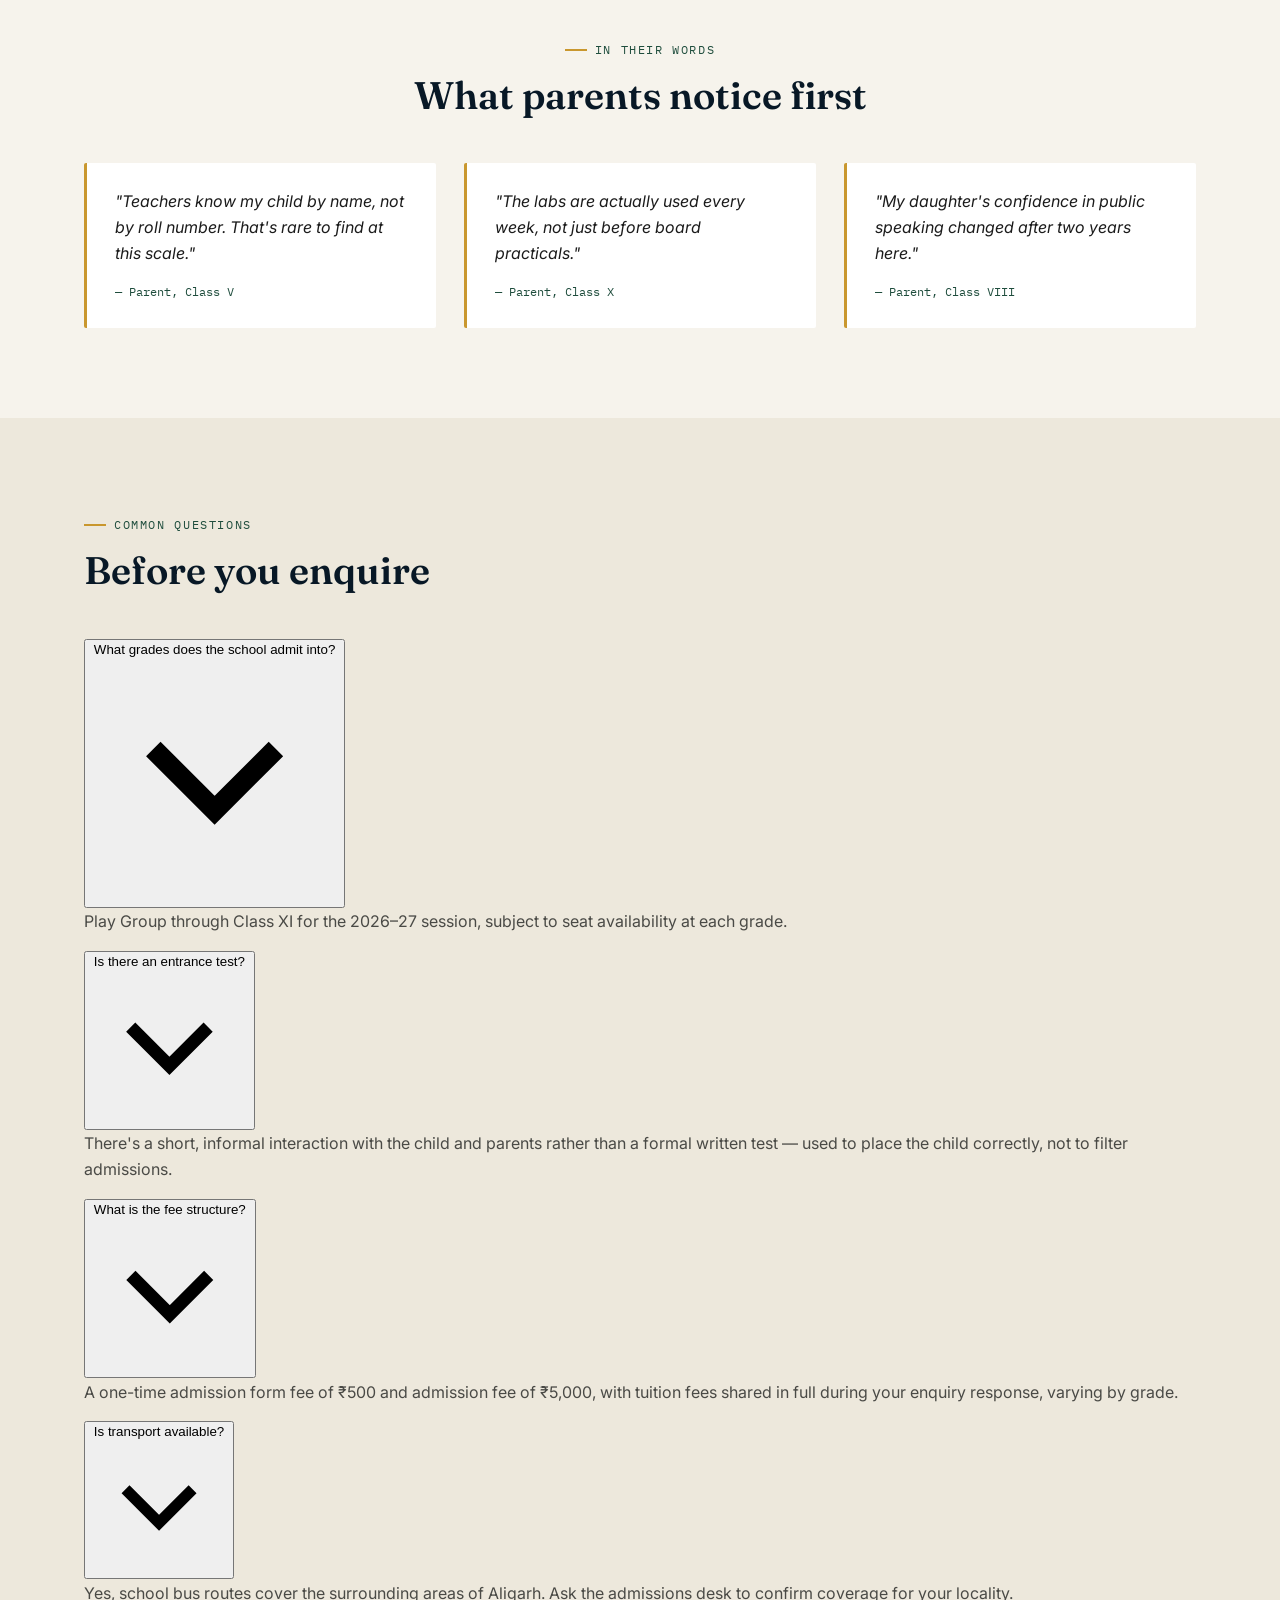
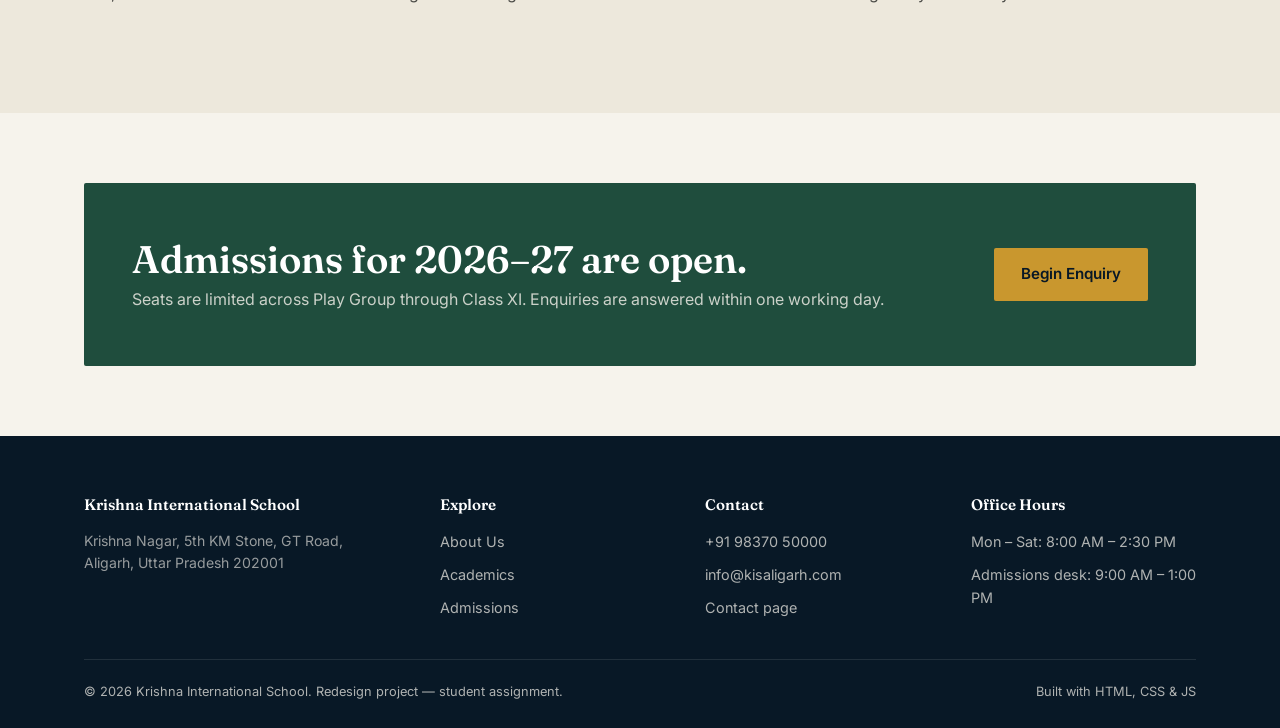
==== commit 33374eb4: "Redesign hero section and add new homepage sections (Principal's Message, Campus Gallery, FAQ)" ====
--- a/index.html
+++ b/index.html
@@ -49,28 +49,58 @@
 </div>
 
 <!-- HERO -->
-<section class="hero">
+<section class="hero hero-full">
+  <div class="hero-bg" aria-hidden="true">
+    <div class="hero-bg-grid"></div>
+    <div class="hero-bg-glow hero-bg-glow-1"></div>
+    <div class="hero-bg-glow hero-bg-glow-2"></div>
+  </div>
   <div class="container hero-grid">
-    <div class="reveal in-view">
+    <div class="reveal in-view hero-copy">
       <span class="eyebrow">Dedicated to Excellence</span>
       <h1>A green campus in Aligarh where every student is known by name.</h1>
       <p class="lead">Krishna International School is a CBSE co-educational school on GT Road, Aligarh — built around small classrooms, well-equipped labs, and a staff that treats character alongside curriculum.</p>
       <div class="hero-actions">
-        <a href="admissions.html" class="btn btn-primary">Start Admission Enquiry</a>
-        <a href="about.html" class="btn btn-outline">Take a Campus Tour →</a>
-      </div>
-    </div>
-    <div class="hero-stats reveal in-view">
-      <div class="stat"><span class="num">35+</span><span class="label">Years, Est. 1990</span></div>
-      <div class="stat"><span class="num">1,000+</span><span class="label">Students, PG–XII</span></div>
-      <div class="stat"><span class="num">1:15</span><span class="label">Teacher : Student</span></div>
-      <div class="stat"><span class="num">10.0</span><span class="label">Highest CGPA, Class X</span></div>
-    </div>
-  </div>
-</section>
+        <a href="admissions.html" class="btn btn-primary">
+          Start Admission Enquiry
+          <svg width="16" height="16" viewBox="0 0 24 24" fill="none" stroke="currentColor" stroke-width="2.2" stroke-linecap="round"><path d="M5 12h14M13 6l6 6-6 6"/></svg>
+        </a>
+        <a href="about.html" class="btn btn-outline">Take a Campus Tour</a>
+      </div>
+    </div>
+
+    <div class="hero-stats-float reveal in-view">
+      <div class="stat-card float-1">
+        <span class="num" data-count-to="35">0</span><span class="num-suffix">+</span>
+        <span class="label">Years, Est. 1990</span>
+      </div>
+      <div class="stat-card float-2">
+        <span class="num" data-count-to="1000">0</span><span class="num-suffix">+</span>
+        <span class="label">Students, PG–XII</span>
+      </div>
+      <div class="stat-card float-3">
+        <span class="num-static">1:15</span>
+        <span class="label">Teacher : Student</span>
+      </div>
+      <div class="stat-card float-4">
+        <span class="num" data-count-to="10" data-decimal="1">0</span>
+        <span class="label">Highest CGPA, Class X</span>
+      </div>
+    </div>
+  </div>
+
+  <a href="#about-teaser" class="scroll-indicator" aria-label="Scroll to content">
+    <span>Scroll</span>
+    <svg width="18" height="18" viewBox="0 0 24 24" fill="none" stroke="currentColor" stroke-width="2"><path d="M12 5v14M5 12l7 7 7-7"/></svg>
+  </a>
+</section>
+
+<div class="divider" aria-hidden="true">
+  <svg viewBox="0 0 1160 40" preserveAspectRatio="none"><path d="M0 20 Q 290 0 580 20 T 1160 20" stroke="currentColor" stroke-width="1.5" fill="none"/></svg>
+</div>
 
 <!-- ABOUT TEASER -->
-<section>
+<section id="about-teaser">
   <div class="container grid-2">
     <div class="reveal">
       <span class="eyebrow">Why K.I.S.</span>
@@ -104,6 +134,25 @@
   </div>
 </section>
 
+<!-- PRINCIPAL'S MESSAGE -->
+<section class="principal-section">
+  <div class="container">
+    <div class="principal-card reveal">
+      <div class="principal-avatar" aria-hidden="true">SM</div>
+      <div class="principal-copy">
+        <span class="eyebrow">Principal's Message</span>
+        <p class="principal-quote">"We don't measure a good year by our topper's marks alone — we measure it by how many quiet students found their voice, and how many struggling ones stopped being invisible. That is the job this staff has taken on, and the reason class sizes here stay small on purpose."</p>
+        <div class="principal-name">Mrs. Sunita Mathur</div>
+        <div class="principal-role">Principal, Krishna International School</div>
+      </div>
+    </div>
+  </div>
+</section>
+
+<div class="divider divider-alt" aria-hidden="true">
+  <svg viewBox="0 0 1160 40" preserveAspectRatio="none"><path d="M0 20 Q 290 40 580 20 T 1160 20" stroke="currentColor" stroke-width="1.5" fill="none"/></svg>
+</div>
+
 <!-- ACADEMIC STAGES -->
 <section class="section-alt">
   <div class="container">
@@ -140,6 +189,39 @@
   </div>
 </section>
 
+<!-- CAMPUS GALLERY -->
+<section class="gallery-section">
+  <div class="container">
+    <div class="section-head center reveal" style="margin-left:auto;margin-right:auto;">
+      <span class="eyebrow">Campus Life</span>
+      <h2>A quick look around</h2>
+      <p>A glimpse of the spaces students move through every day.</p>
+    </div>
+    <div class="gallery-grid">
+      <div class="gallery-card reveal gallery-tone-navy">
+        <svg viewBox="0 0 24 24" fill="none" stroke="currentColor" stroke-width="1.6"><path d="M4 19.5V6.5a2 2 0 012-2h5.5a2 2 0 012 2v13M4 19.5h9.5M18 19.5V10a2 2 0 00-2-2h-2.5M18 19.5h2.5"/><path d="M7 9h1M7 12h1M7 15h1"/></svg>
+        <h3>Library</h3>
+        <p>Open to every year-group, all week.</p>
+      </div>
+      <div class="gallery-card reveal gallery-tone-forest">
+        <svg viewBox="0 0 24 24" fill="none" stroke="currentColor" stroke-width="1.6"><path d="M9 3v4M15 3v4M4 9h16M6 9v11a1 1 0 001 1h10a1 1 0 001-1V9"/><path d="M9 14l1.5 1.5L14 12"/></svg>
+        <h3>Science Labs</h3>
+        <p>Hands-on practicals from Class VI onward.</p>
+      </div>
+      <div class="gallery-card reveal gallery-tone-gold">
+        <svg viewBox="0 0 24 24" fill="none" stroke="currentColor" stroke-width="1.6"><circle cx="12" cy="8" r="3.2"/><path d="M4 20c0-3.3 3.6-6 8-6s8 2.7 8 6"/></svg>
+        <h3>Playing Fields</h3>
+        <p>Open lawns for sport and assembly.</p>
+      </div>
+      <div class="gallery-card reveal gallery-tone-navy">
+        <svg viewBox="0 0 24 24" fill="none" stroke="currentColor" stroke-width="1.6"><rect x="3" y="4" width="18" height="14" rx="1.5"/><path d="M3 9h18M8 4v5"/></svg>
+        <h3>Classrooms</h3>
+        <p>Small ratios, seating built for discussion.</p>
+      </div>
+    </div>
+  </div>
+</section>
+
 <!-- ACHIEVERS / TESTIMONIALS -->
 <section>
   <div class="container">
@@ -159,6 +241,46 @@
       <div class="quote-card reveal">
         <p>"My daughter's confidence in public speaking changed after two years here."</p>
         <div class="who">— Parent, Class VIII</div>
+      </div>
+    </div>
+  </div>
+</section>
+
+<!-- FAQ -->
+<section class="section-alt faq-section">
+  <div class="container">
+    <div class="section-head reveal">
+      <span class="eyebrow">Common Questions</span>
+      <h2>Before you enquire</h2>
+    </div>
+    <div class="faq-list">
+      <div class="faq-item reveal">
+        <button class="faq-question" aria-expanded="false">
+          <span>What grades does the school admit into?</span>
+          <svg class="faq-icon" viewBox="0 0 24 24" fill="none" stroke="currentColor" stroke-width="2"><path d="M6 9l6 6 6-6"/></svg>
+        </button>
+        <div class="faq-answer"><p>Play Group through Class XI for the 2026–27 session, subject to seat availability at each grade.</p></div>
+      </div>
+      <div class="faq-item reveal">
+        <button class="faq-question" aria-expanded="false">
+          <span>Is there an entrance test?</span>
+          <svg class="faq-icon" viewBox="0 0 24 24" fill="none" stroke="currentColor" stroke-width="2"><path d="M6 9l6 6 6-6"/></svg>
+        </button>
+        <div class="faq-answer"><p>There's a short, informal interaction with the child and parents rather than a formal written test — used to place the child correctly, not to filter admissions.</p></div>
+      </div>
+      <div class="faq-item reveal">
+        <button class="faq-question" aria-expanded="false">
+          <span>What is the fee structure?</span>
+          <svg class="faq-icon" viewBox="0 0 24 24" fill="none" stroke="currentColor" stroke-width="2"><path d="M6 9l6 6 6-6"/></svg>
+        </button>
+        <div class="faq-answer"><p>A one-time admission form fee of ₹500 and admission fee of ₹5,000, with tuition fees shared in full during your enquiry response, varying by grade.</p></div>
+      </div>
+      <div class="faq-item reveal">
+        <button class="faq-question" aria-expanded="false">
+          <span>Is transport available?</span>
+          <svg class="faq-icon" viewBox="0 0 24 24" fill="none" stroke="currentColor" stroke-width="2"><path d="M6 9l6 6 6-6"/></svg>
+        </button>
+        <div class="faq-answer"><p>Yes, school bus routes cover the surrounding areas of Aligarh. Ask the admissions desk to confirm coverage for your locality.</p></div>
       </div>
     </div>
   </div>
--- a/css/style.css
+++ b/css/style.css
@@ -315,9 +315,13 @@
   margin-bottom: 12px;
 }
 
-/* ---------- Reveal on scroll ---------- */
-.reveal { opacity: 0; transform: translateY(18px); transition: opacity 0.6s ease, transform 0.6s ease; }
-.reveal.in-view { opacity: 1; transform: translateY(0); }
+/* ---------- Reveal on scroll ----------
+   IMPORTANT: content is visible by default (opacity: 1).
+   JS only ADDS a starting hidden state via the .js-reveal-ready class,
+   so if JavaScript fails to load for any reason, everything still shows. */
+.reveal { opacity: 1; transform: none; transition: opacity 0.6s ease, transform 0.6s ease; }
+.js-reveal-ready .reveal { opacity: 0; transform: translateY(18px); }
+.js-reveal-ready .reveal.in-view { opacity: 1; transform: translateY(0); }
 
 /* ---------- Timeline (academics) ---------- */
 .stage-list { display: flex; flex-direction: column; }
